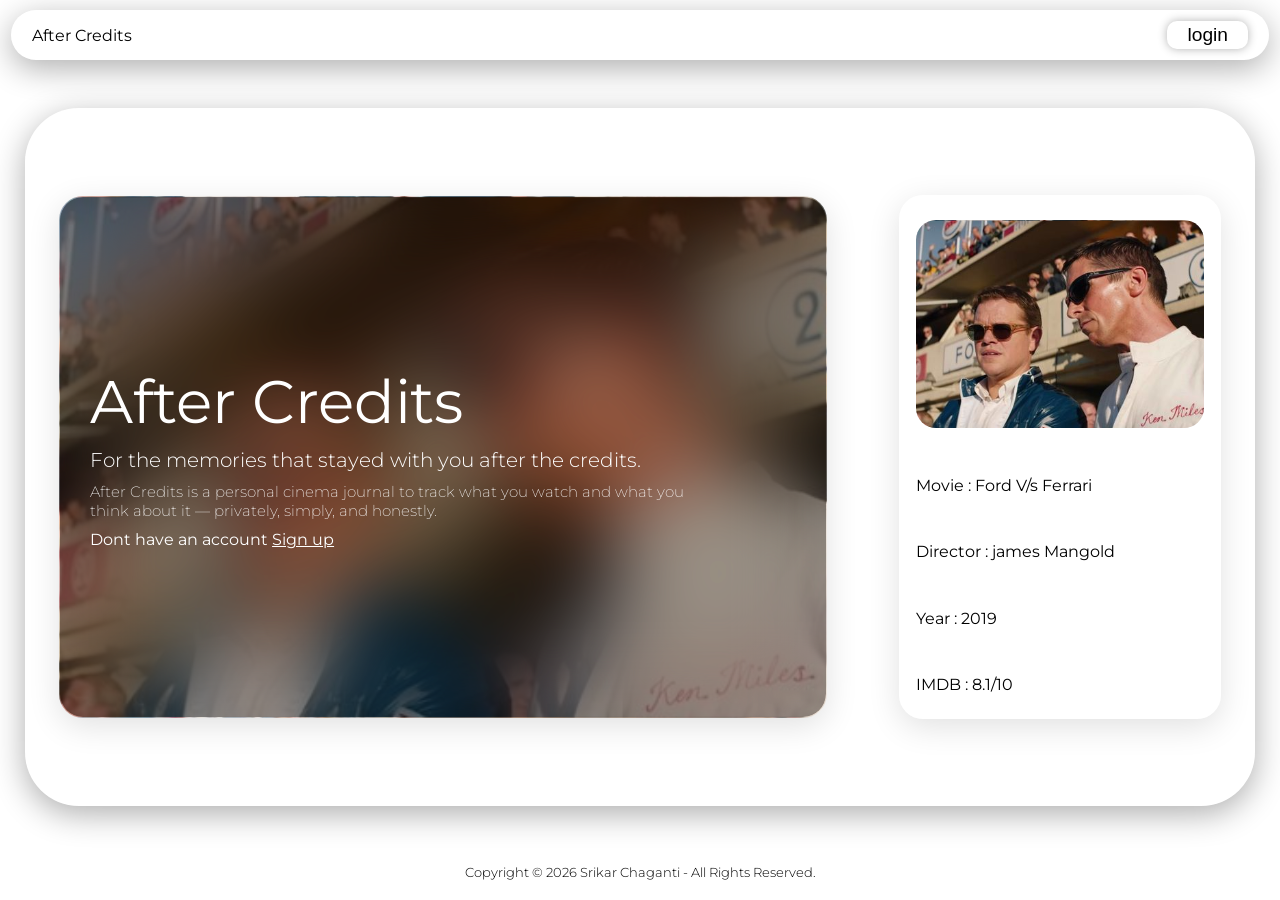
==== index.html @ 1ee032cc "Final Commit before Zmerging to main" ====
<!DOCTYPE html>
<html lang="en">
<head>
    <meta charset="UTF-8">
    <meta name="viewport" content="width=device-width, initial-scale=1.0">
    <title>After Credits</title>
    <link rel="stylesheet" href="landing.css">
</head>
<body>
    <div class="navbar glass">
        <div class="left">After Credits</div>
        <div class="right"><button id="logbut" onclick="window.location.href='auth.html'">login</button></div>
    </div>
    <main>
        <div class="maincon glass">
            <div class="leftcon glassb spawn1" id="leftcon">
                <div class="bg-blur"></div>
                <div class="title spawn">After Credits</div>
                <div class="titdes spawn">For the memories that stayed with you after the credits.</div>
                <div class="titdes1 spawn">After Credits is a personal cinema journal to track what you watch and what you think about it — privately, simply, and honestly.</div>
                <div class="titmsg spawn">
                    Dont have an account <span onclick="window.location.href='signup.html'">Sign up</span>
                </div>
            </div>
            <div class="rightcon glassb spawn1" >
                <div class="imgcon spawn" id="imgcon"></div>
                <div class="mtit dat" id="mtit">2</div>
                <div class="mdirec dat" id="mdirec">3</div>
                <div class="year dat" id="year">5</div>
                <div class="imdb dat" id="imdb">4</div>
            </div>
        </div>
    </main>
    <footer>
      <div class="copy">Copyright © 2026 Srikar Chaganti - All Rights Reserved.</div>
    </footer>
    <script src="landing.js"></script>
</body>
</html>
---- landing.css ----
@import url('https://fonts.googleapis.com/css2?family=Montserrat:ital,wght@0,100..900;1,100..900&family=Playfair+Display:ital,wght@0,400..900;1,400..900&display=swap');


body{
    margin: 0;
    padding: 0;
    width: 100vw;
    height: 100vh;
    font-family: "Montserrat",'Courier New',"Playfair Display", sans-serif;
    display: flex;
    justify-content: space-evenly;
    align-items: center;
    flex-direction: column;
 
}
.navbar{
    display: flex;
    justify-content: space-between;
    align-items: center;
    width: 95vw;
    margin: 10px 5px;
    padding: 10px 20px;
}
.left{
  cursor: default;
}
.glass {
  background: rgba(255, 255, 255, 0.001);
  backdrop-filter: blur(25px);  
  border-radius: 54px;
  border: 1px solid rgba(255, 255, 255, 0.3);
  box-shadow: 0 8px 32px rgba(0, 0, 0, 0.32);
}
.glassb {
  background: rgba(255, 255, 255, 0.1);
  backdrop-filter: blur(25px);  
  border-radius: 24px;
  border: 1px solid rgba(255, 255, 255, 0.3);
  box-shadow: 0 8px 32px rgba(0, 0, 0, 0.12);
}
#logbut{
    padding: 3px 20px;
    font-size: larger;
    font-weight: 400;
    background: transparent;
    border-radius: 10px;
    box-shadow: 0px 0px 10px rgba(0, 0, 0, 0.3);
    border: none;
}
#logbut:hover{
  background: rgb(230, 230, 230);
}
#logbut:active{
  background: rgb(181, 180, 180);
}
main{
  height: 88%;
  width: 100vw;
  display: flex;
  justify-content: center;
  align-items: center;
}
.maincon{
  height: 90%;
  display: flex;
  justify-content: space-evenly;
  align-items: center;
  gap: 3vw;
  width: 96%;
}
.leftcon{
  position: relative;
  overflow: hidden;
  width: 60vw;
  height: 75%;
  background-size: cover;
  background-position: center;
  display: flex;
  flex-direction: column;
  justify-content: center;
  align-items: start;
  padding: 30px;
  box-sizing: border-box;
  transition: background-image 0.6s ease-in-out;
}
.rightcon{
  width: 25vw;
  height: 75%;
  display: flex;
  flex-direction: column;
  justify-content: space-around;
  align-items: center;

}
.bg-blur{
  position: absolute;
  inset: 0;
  backdrop-filter: blur(40px) saturate(140%);
  -webkit-backdrop-filter: blur(20px) saturate(140%);
  background: rgba(0,0,0,0.35);
  z-index: 0;
}
.leftcon > *:not(.bg-blur){
  position: relative;
  z-index: 1;
  color: white;
}
.title{
  font-size: 60px;
  margin-bottom: 10px;
}
.titdes{
  font-size: 20px;
  width: 85%;
  font-weight: 300;
  margin-bottom: 10px;
  animation-delay: 0.2s;
}
.titdes1{
  font-size: 15px;
  width: 85%;
  font-weight: 200;
  margin-bottom: 10px;
  animation-delay: 0.4s;
}
.titmsg{
  animation-delay: 0.6s;
}
.titmsg span{
  cursor: pointer;
  text-decoration: underline;
}
.titmsg span:hover{
  color: darkgrey;
}
.titmsg span:active{
  color: rgb(124, 124, 124);
}
.imgcon{
  height: 40%;
  width: 90%;
  border-radius: 20px;
  background-position: center;
  background-size: cover;
  transition: background-image 0.4s ease;
}
.dat{
  width: 90%;
  transition: all 0.6s ease;
}
.copy{
  margin: 20px 0px;
  text-align: center;
  font-size: small;
  font-weight: 300;
}
@keyframes slide{
  from {
    opacity: 0;
    transform: translateY(30px);
  }
  to {
    opacity: 1;
    transform: translateY(0);
  }
}
@keyframes slide1{
  from {
    opacity: 0;
    transform: translateY(60px);
  }
  to {
    opacity: 1;
    transform: translateY(0);
  }
}
.spawn {
  animation: slide 0.8s ease-out forwards;
}
.spawn1 {
  animation: slide1 0.9s ease-out forwards;
}
@media (max-width : 850px) {
    .rightcon{
        display: none;
    }
    .leftcon{
      width: 95%;
    }
  }
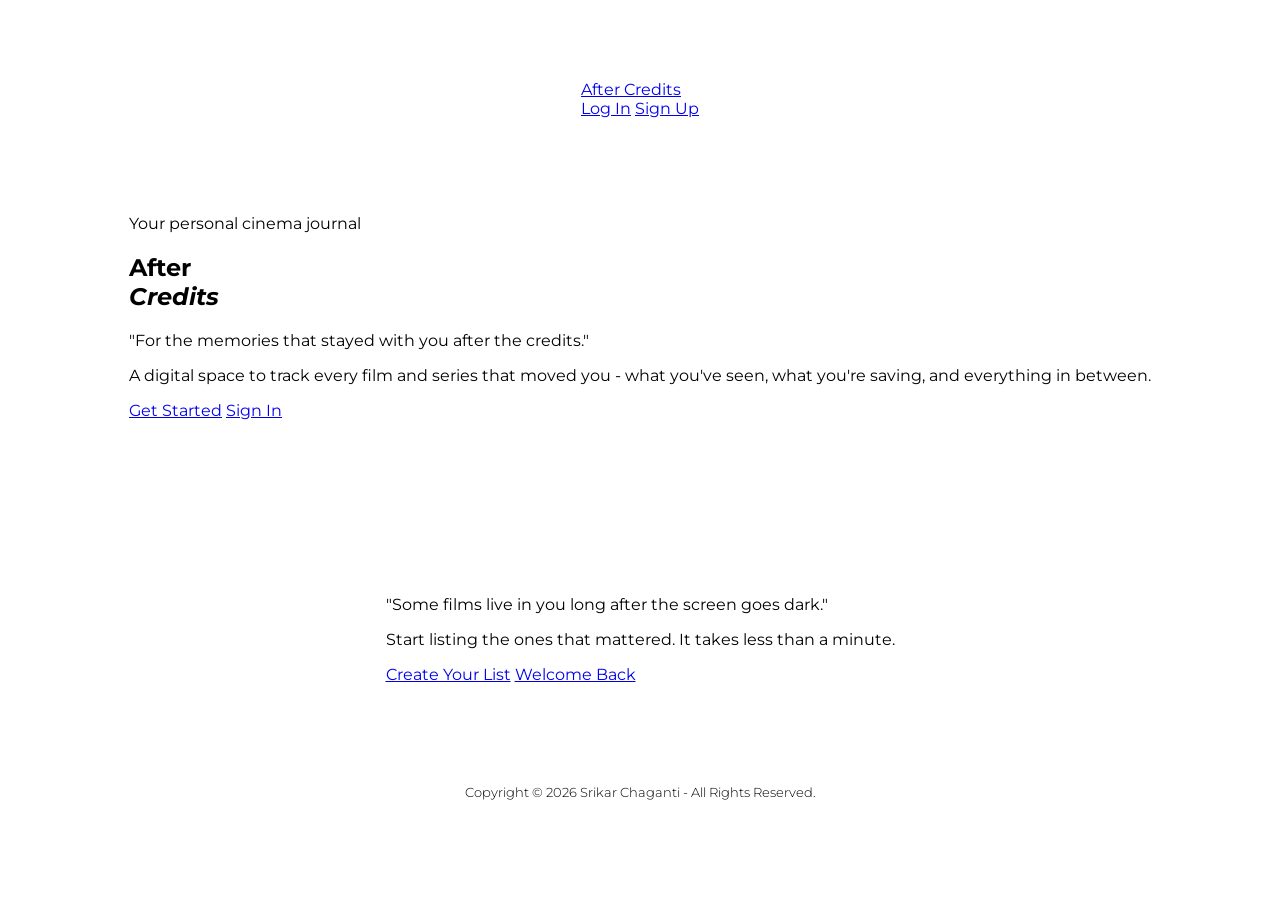
==== commit fe93c4d8: "Refactor index.html for improved structure and content changing landing page" ====
--- a/index.html
+++ b/index.html
@@ -1,39 +1,62 @@
-<!DOCTYPE html>
+<!doctype html>
 <html lang="en">
-<head>
-    <meta charset="UTF-8">
-    <meta name="viewport" content="width=device-width, initial-scale=1.0">
-    <title>After Credits</title>
-    <link rel="stylesheet" href="landing.css">
-</head>
-<body>
-    <div class="navbar glass">
-        <div class="left">After Credits</div>
-        <div class="right"><button id="logbut" onclick="window.location.href='auth.html'">login</button></div>
-    </div>
-    <main>
-        <div class="maincon glass">
-            <div class="leftcon glassb spawn1" id="leftcon">
-                <div class="bg-blur"></div>
-                <div class="title spawn">After Credits</div>
-                <div class="titdes spawn">For the memories that stayed with you after the credits.</div>
-                <div class="titdes1 spawn">After Credits is a personal cinema journal to track what you watch and what you think about it — privately, simply, and honestly.</div>
-                <div class="titmsg spawn">
-                    Dont have an account <span onclick="window.location.href='signup.html'">Sign up</span>
-                </div>
-            </div>
-            <div class="rightcon glassb spawn1" >
-                <div class="imgcon spawn" id="imgcon"></div>
-                <div class="mtit dat" id="mtit">2</div>
-                <div class="mdirec dat" id="mdirec">3</div>
-                <div class="year dat" id="year">5</div>
-                <div class="imdb dat" id="imdb">4</div>
-            </div>
+  <head>
+    <meta charset="UTF-8" />
+    <meta name="viewport" content="width=device-width, initial-scale=1.0" />
+    <title>After Credits — For the memories that stayed with you.</title>
+    <link rel="stylesheet" href="landing.css" />
+    <link rel="preconnect" href="https://fonts.googleapis.com" />
+    <link rel="preconnect" href="https://fonts.gstatic.com" crossorigin />
+    <link
+      href="https://fonts.googleapis.com/css2?family=Cormorant+Garamond:ital,wght@0,300;0,400;0,500;1,300;1,400&family=DM+Sans:opsz,wght@9..40,300;9..40,400;9..40,500&display=swap"
+      rel="stylesheet"
+    />
+  </head>
+  <body>
+    <nav id="navbar">
+      <a href="#" class="left">After Credits</a>
+      <div class="right">
+        <a href="auth.html" class="btn witbtn">Log In</a>
+        <a href="signup.html" class="btn blcbtn">Sign Up</a>
+      </div>
+    </nav>
+    <section class="hero">
+      <div class="herobox">
+        <p class="titup">Your personal cinema journal</p>
+        <h1 class="tit">After<br /><em>Credits</em></h1>
+        <p class="tag">
+          "For the memories that stayed with you after the credits."
+        </p>
+        <p class="desc">
+          A digital space to track every film and series that moved you - what
+          you've seen, what you're saving, and everything in between.
+        </p>
+        <div class="herobtns">
+          <a href="signup.html" class="btn blcbtn bigbut">Get Started</a>
+          <a href="auth.html" class="btn witbtn bigbut">Sign In</a>
         </div>
-    </main>
+      </div>
+    </section>
+    <div class="split"></div>
+    <section class="call">
+      <div class="callbox">
+        <p class="callquo">
+          "Some films live in you long after the screen goes dark."
+        </p>
+        <p class="callsub">
+          Start listing the ones that mattered. It takes less than a minute.
+        </p>
+        <div class="callbtns">
+          <a href="signup.html" class="btn blcbtn bigbut">Create Your List</a>
+          <a href="auth.html" class="btn witbtn bigbut">Welcome Back</a>
+        </div>
+      </div>
+    </section>
+
     <footer>
-      <div class="copy">Copyright © 2026 Srikar Chaganti - All Rights Reserved.</div>
+      <div class="copy">
+        Copyright © 2026 Srikar Chaganti - All Rights Reserved.
+      </div>
     </footer>
-    <script src="landing.js"></script>
-</body>
-</html>+  </body>
+</html>
--- a/landing.css
+++ b/landing.css
@@ -1,5 +1,12 @@
 @import url('https://fonts.googleapis.com/css2?family=Montserrat:ital,wght@0,100..900;1,100..900&family=Playfair+Display:ital,wght@0,400..900;1,400..900&display=swap');
-
+input:-webkit-autofill,
+input:-webkit-autofill:hover,
+input:-webkit-autofill:focus,
+textarea:-webkit-autofill,
+select:-webkit-autofill {
+  -webkit-box-shadow: 0 0 0px 1000px white inset;
+  -webkit-text-fill-color: black;
+}
 
 body{
     margin: 0;
@@ -186,5 +193,23 @@
     }
     .leftcon{
       width: 95%;
+      height: 95%;
+      justify-content: space-evenly;
+    }
+    .navbar{
+      width: 80vw;
+    }
+    .maincon{
+      height: 95%;
+      border-radius: 25px;
+    }
+    .copy{
+      font-size: 10px;
+    }
+    .titdes,.titdes1,.title,.titmsg{
+      width: 100%;
+    }
+    #logbut{
+      font-size: medium;
     }
   }
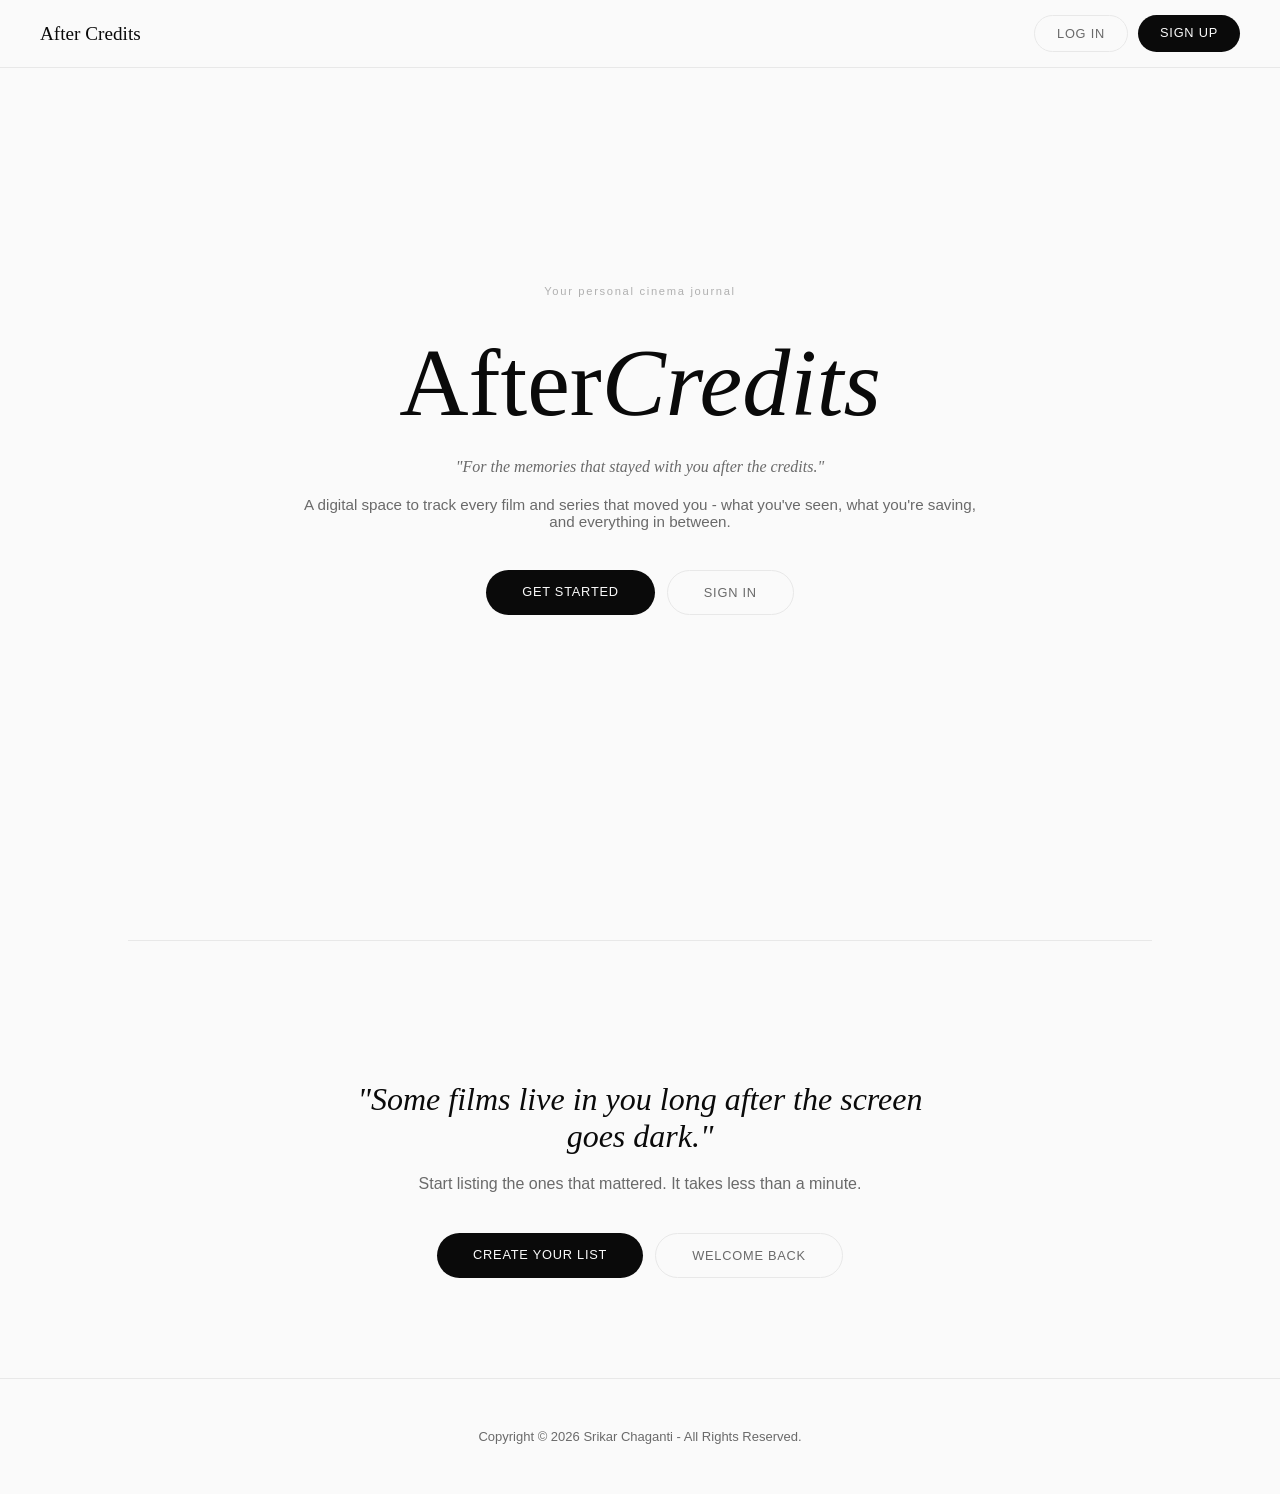
==== commit accb686e: "Simplify title and main heading in index.html Removed subtitle from the title tag and adjusted the m" ====
--- a/index.html
+++ b/index.html
@@ -3,7 +3,7 @@
   <head>
     <meta charset="UTF-8" />
     <meta name="viewport" content="width=device-width, initial-scale=1.0" />
-    <title>After Credits — For the memories that stayed with you.</title>
+    <title>After Credits</title>
     <link rel="stylesheet" href="landing.css" />
     <link rel="preconnect" href="https://fonts.googleapis.com" />
     <link rel="preconnect" href="https://fonts.gstatic.com" crossorigin />
@@ -23,7 +23,7 @@
     <section class="hero">
       <div class="herobox">
         <p class="titup">Your personal cinema journal</p>
-        <h1 class="tit">After<br /><em>Credits</em></h1>
+        <h1 class="tit">After<em>Credits</em></h1>
         <p class="tag">
           "For the memories that stayed with you after the credits."
         </p>
--- a/landing.css
+++ b/landing.css
@@ -1,215 +1,193 @@
-@import url('https://fonts.googleapis.com/css2?family=Montserrat:ital,wght@0,100..900;1,100..900&family=Playfair+Display:ital,wght@0,400..900;1,400..900&display=swap');
-input:-webkit-autofill,
-input:-webkit-autofill:hover,
-input:-webkit-autofill:focus,
-textarea:-webkit-autofill,
-select:-webkit-autofill {
-  -webkit-box-shadow: 0 0 0px 1000px white inset;
-  -webkit-text-fill-color: black;
+*,
+*::before,
+*::after {
+  box-sizing: border-box;
+  margin: 0;
+  padding: 0;
 }
-
-body{
-    margin: 0;
-    padding: 0;
-    width: 100vw;
-    height: 100vh;
-    font-family: "Montserrat",'Courier New',"Playfair Display", sans-serif;
-    display: flex;
-    justify-content: space-evenly;
-    align-items: center;
-    flex-direction: column;
- 
+body {
+  font-family: "DM Sans", sans-serif;
+  background: #fafafa;
+  color: #0a0a0a;
 }
-.navbar{
-    display: flex;
-    justify-content: space-between;
-    align-items: center;
-    width: 95vw;
-    margin: 10px 5px;
-    padding: 10px 20px;
+nav {
+  position: fixed;
+  top: 0;
+  width: 100%;
+  height: 68px;
+  display: flex;
+  justify-content: space-between;
+  align-items: center;
+  padding: 0 40px;
+  background: rgba(250, 250, 250, 0.9);
+  backdrop-filter: blur(16px);
+  border-bottom: 1px solid #e8e8e8;
 }
-.left{
+.left {
+  font-family: "Cormorant Garamond", Georgia, serif;
+  font-size: 1.2rem;
+  text-decoration: none;
+  color: #0a0a0a;
   cursor: default;
 }
-.glass {
-  background: rgba(255, 255, 255, 0.001);
-  backdrop-filter: blur(25px);  
-  border-radius: 54px;
-  border: 1px solid rgba(255, 255, 255, 0.3);
-  box-shadow: 0 8px 32px rgba(0, 0, 0, 0.32);
+.right {
+  display: flex;
+  gap: 10px;
 }
-.glassb {
-  background: rgba(255, 255, 255, 0.1);
-  backdrop-filter: blur(25px);  
-  border-radius: 24px;
-  border: 1px solid rgba(255, 255, 255, 0.3);
-  box-shadow: 0 8px 32px rgba(0, 0, 0, 0.12);
+.btn {
+  padding: 10px 22px;
+  font-size: 0.8rem;
+  text-transform: uppercase;
+  letter-spacing: 0.06em;
+  text-decoration: none;
+  transition: 0.25s;
+  border-radius: 25px;
 }
-#logbut{
-    padding: 3px 20px;
-    font-size: larger;
-    font-weight: 400;
-    background: transparent;
-    border-radius: 10px;
-    box-shadow: 0px 0px 10px rgba(0, 0, 0, 0.3);
-    border: none;
+.witbtn {
+  border: 1px solid #e8e8e8;
+  color: #6a6a6a;
 }
-#logbut:hover{
-  background: rgb(230, 230, 230);
+.witbtn:hover {
+  background: #f4f4f4;
+  color: #0a0a0a;
 }
-#logbut:active{
-  background: rgb(181, 180, 180);
+.blcbtn {
+  background: #0a0a0a;
+  color: #fafafa;
 }
-main{
-  height: 88%;
-  width: 100vw;
+.blcbtn:hover {
+  background: #2e2e2e;
+}
+.bigbut {
+  padding: 14px 36px;
+}
+.hero {
+  min-height: 100vh;
   display: flex;
+  align-items: center;
   justify-content: center;
+  padding: 120px 20px;
+  text-align: center;
+}
+.herobox {
+  max-width: 700px;
+}
+.titup {
+  font-size: 0.7rem;
+  letter-spacing: 0.15em;
+  color: #b0b0b0;
+  margin-bottom: 30px;
+}
+.tit {
+  font-family: "Cormorant Garamond", Georgia, serif;
+  font-size: clamp(3rem, 8vw, 6rem);
+  font-weight: 300;
+}
+.tit em {
+  font-style: italic;
+}
+.tag {
+  font-family: "Cormorant Garamond", Georgia, serif;
+  font-style: italic;
+  color: #6a6a6a;
+  margin: 20px 0;
+}
+.desc {
+  font-size: 0.95rem;
+  color: #6a6a6a;
+  margin-bottom: 40px;
+}
+.herobtns {
+  display: flex;
+  gap: 12px;
+  justify-content: center;
+  flex-wrap: wrap;
+}
+.split {
+  height: 1px;
+  background: #e8e8e8;
+  margin: 40px auto;
+  width: 80%;
+}
+.call {
+  padding: 100px 20px;
+  text-align: center;
+}
+.callbox {
+  max-width: 600px;
+  margin: auto;
+}
+.callquo {
+  font-family: "Cormorant Garamond", Georgia, serif;
+  font-size: 2rem;
+  font-style: italic;
+  margin-bottom: 20px;
+}
+.callsub {
+  color: #6a6a6a;
+  margin-bottom: 40px;
+}
+.callbtns {
+  display: flex;
+  gap: 12px;
+  justify-content: center;
+  flex-wrap: wrap;
+}
+footer {
+  padding: 30px 20px;
+  border-top: 1px solid #e8e8e8;
+  display: flex;
   align-items: center;
+  justify-content: center;
 }
-.maincon{
-  height: 90%;
-  display: flex;
-  justify-content: space-evenly;
-  align-items: center;
-  gap: 3vw;
-  width: 96%;
-}
-.leftcon{
-  position: relative;
-  overflow: hidden;
-  width: 60vw;
-  height: 75%;
-  background-size: cover;
-  background-position: center;
-  display: flex;
-  flex-direction: column;
-  justify-content: center;
-  align-items: start;
-  padding: 30px;
-  box-sizing: border-box;
-  transition: background-image 0.6s ease-in-out;
-}
-.rightcon{
-  width: 25vw;
-  height: 75%;
-  display: flex;
-  flex-direction: column;
-  justify-content: space-around;
-  align-items: center;
-
-}
-.bg-blur{
-  position: absolute;
-  inset: 0;
-  backdrop-filter: blur(40px) saturate(140%);
-  -webkit-backdrop-filter: blur(20px) saturate(140%);
-  background: rgba(0,0,0,0.35);
-  z-index: 0;
-}
-.leftcon > *:not(.bg-blur){
-  position: relative;
-  z-index: 1;
-  color: white;
-}
-.title{
-  font-size: 60px;
-  margin-bottom: 10px;
-}
-.titdes{
-  font-size: 20px;
-  width: 85%;
-  font-weight: 300;
-  margin-bottom: 10px;
-  animation-delay: 0.2s;
-}
-.titdes1{
-  font-size: 15px;
-  width: 85%;
-  font-weight: 200;
-  margin-bottom: 10px;
-  animation-delay: 0.4s;
-}
-.titmsg{
-  animation-delay: 0.6s;
-}
-.titmsg span{
-  cursor: pointer;
-  text-decoration: underline;
-}
-.titmsg span:hover{
-  color: darkgrey;
-}
-.titmsg span:active{
-  color: rgb(124, 124, 124);
-}
-.imgcon{
-  height: 40%;
-  width: 90%;
-  border-radius: 20px;
-  background-position: center;
-  background-size: cover;
-  transition: background-image 0.4s ease;
-}
-.dat{
-  width: 90%;
-  transition: all 0.6s ease;
-}
-.copy{
-  margin: 20px 0px;
+.copy {
+  color: #6a6a6a;
+  margin: 20px;
   text-align: center;
   font-size: small;
   font-weight: 300;
 }
-@keyframes slide{
-  from {
-    opacity: 0;
-    transform: translateY(30px);
+@media (max-width: 600px) {
+  .tit {
+    font-size: 3rem;
   }
-  to {
-    opacity: 1;
-    transform: translateY(0);
+  .hero {
+    min-height: 10px;
+    padding: 100px 20px 0px;
+  }
+  .bigbut {
+    width: 100%;
+    max-width: 260px;
+  }
+  .btn {
+    font-size: 10px;
+    padding: 10px;
+  }
+  .desc {
+    font-size: 12px;
+  }
+  .tag {
+    font-size: 13px;
+  }
+  .split {
+    display: none;
+  }
+  .callbtns {
+    display: none;
+  }
+  .call {
+    padding: 20px;
+  }
+  .callquo {
+    font-size: 28px;
+  }
+  .callsub {
+    font-size: 12px;
+    margin-bottom: 10px;
+  }
+  .herobtns,
+  .callbtns {
+    flex-direction: column;
+    align-items: center;
   }
 }
-@keyframes slide1{
-  from {
-    opacity: 0;
-    transform: translateY(60px);
-  }
-  to {
-    opacity: 1;
-    transform: translateY(0);
-  }
-}
-.spawn {
-  animation: slide 0.8s ease-out forwards;
-}
-.spawn1 {
-  animation: slide1 0.9s ease-out forwards;
-}
-@media (max-width : 850px) {
-    .rightcon{
-        display: none;
-    }
-    .leftcon{
-      width: 95%;
-      height: 95%;
-      justify-content: space-evenly;
-    }
-    .navbar{
-      width: 80vw;
-    }
-    .maincon{
-      height: 95%;
-      border-radius: 25px;
-    }
-    .copy{
-      font-size: 10px;
-    }
-    .titdes,.titdes1,.title,.titmsg{
-      width: 100%;
-    }
-    #logbut{
-      font-size: medium;
-    }
-  }
